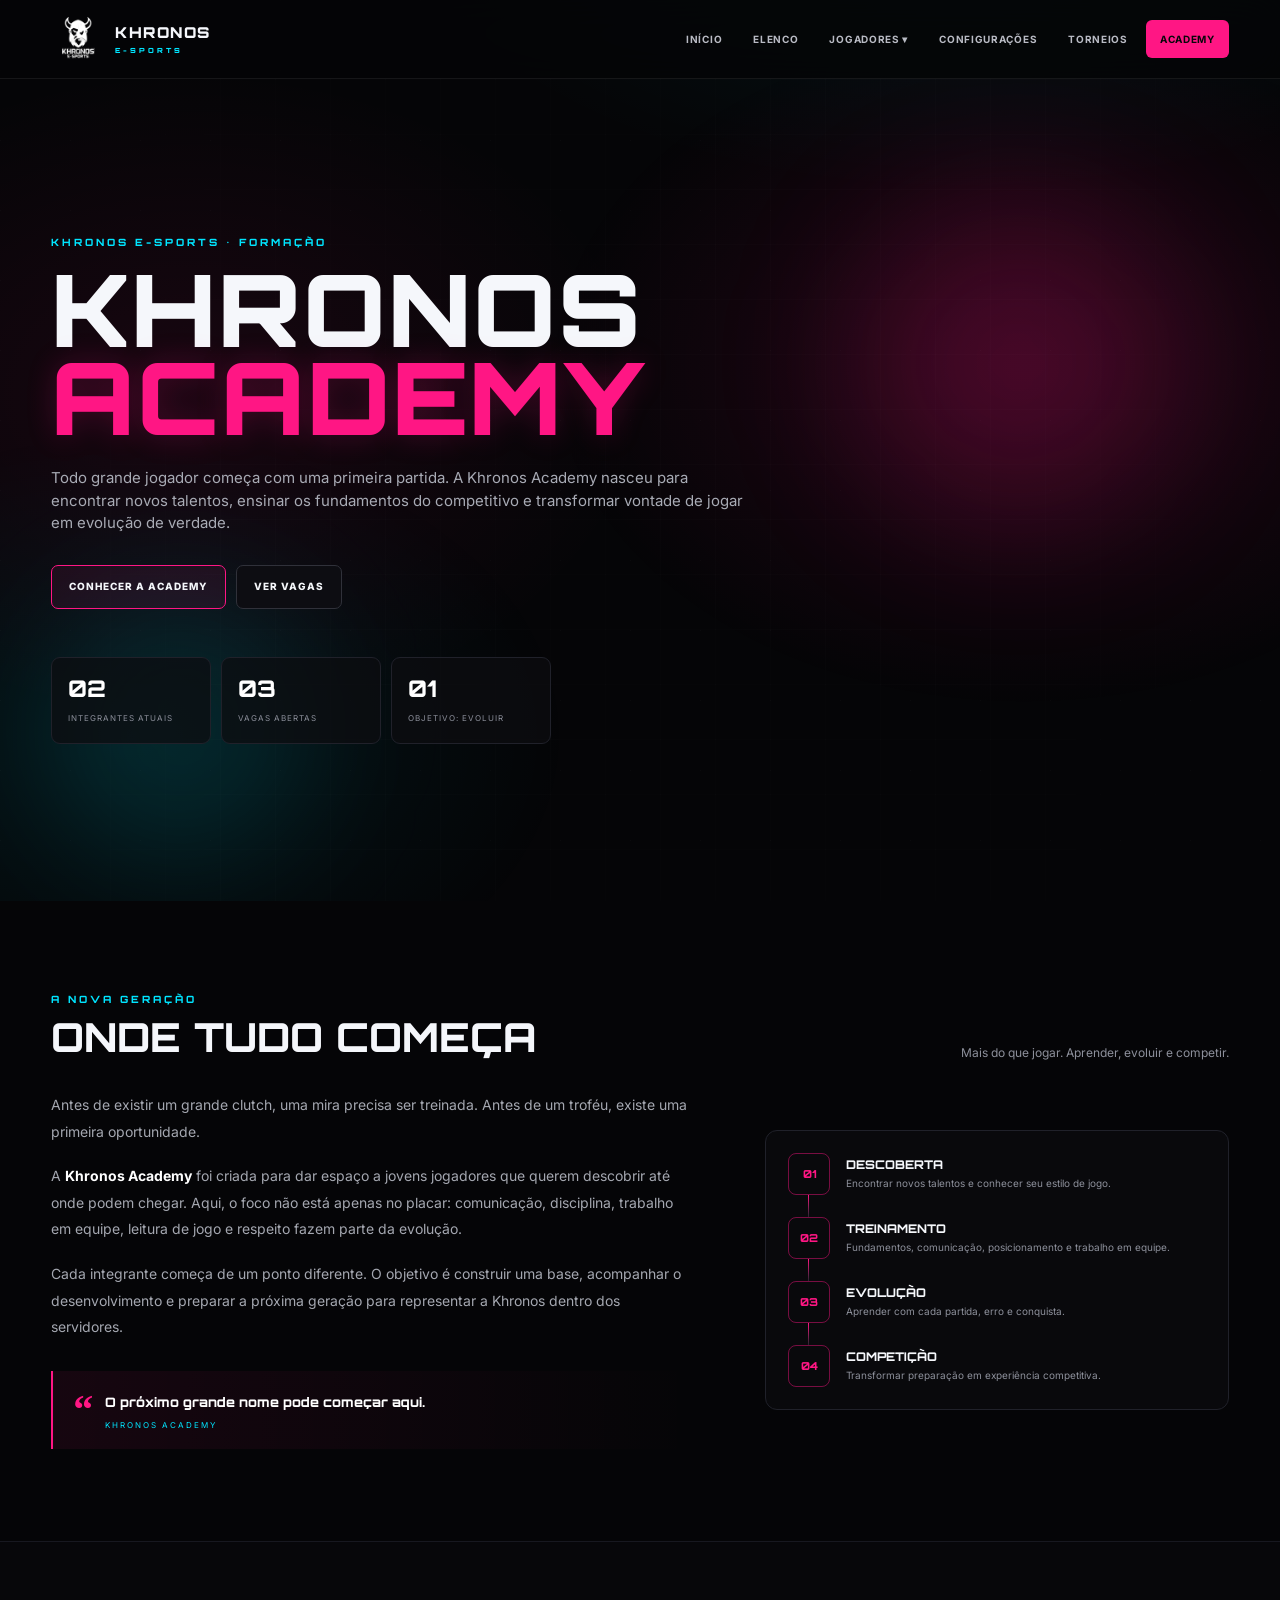
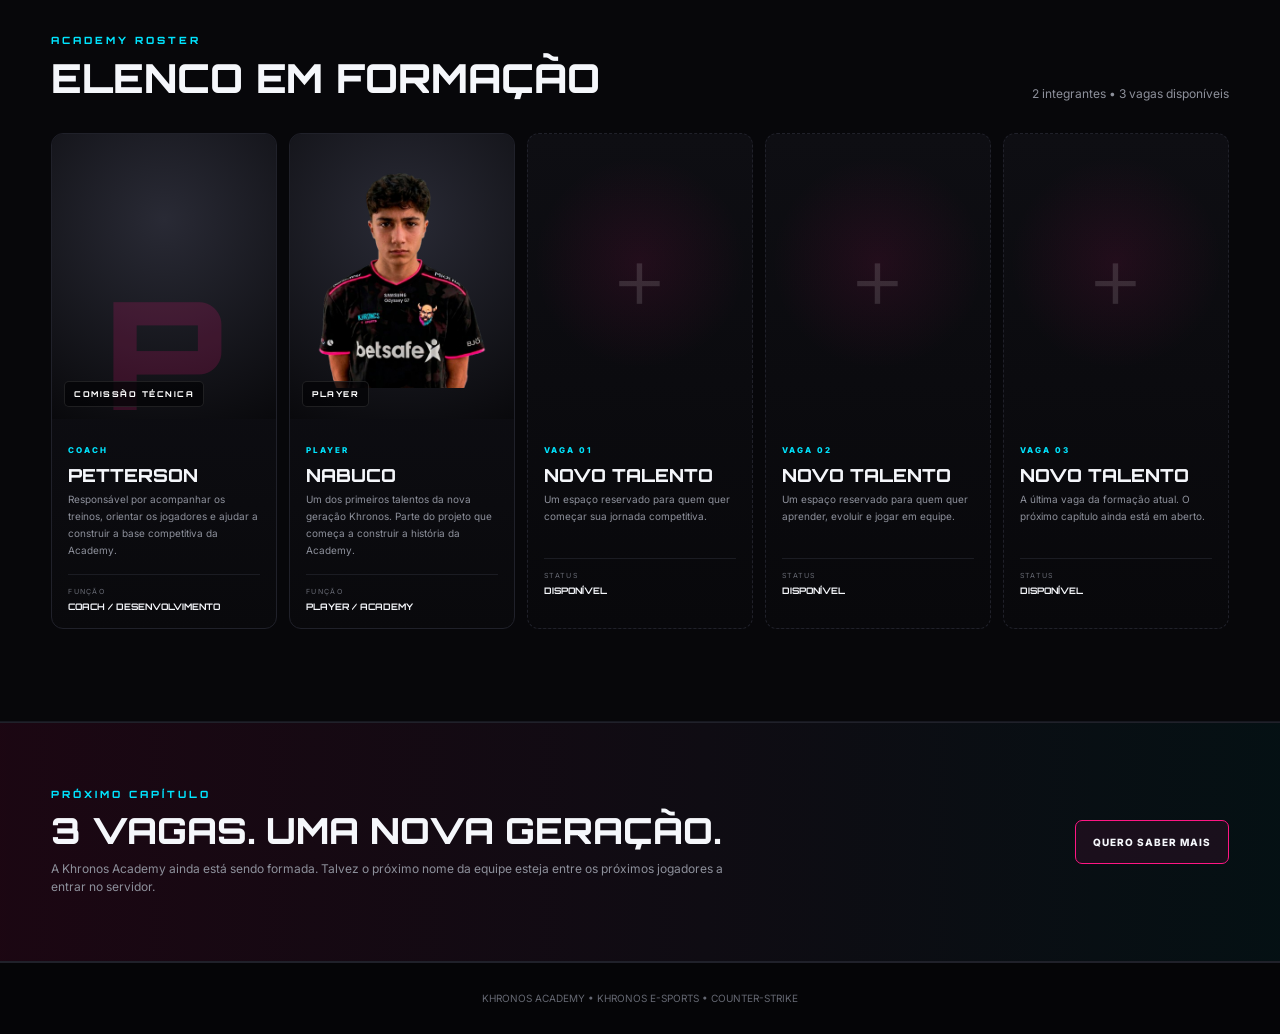
==== academy.html @ 3c4fd888 "Add files via upload" ====
<!doctype html>
<html lang="pt-BR">
<head>
<meta charset="utf-8">
<meta name="viewport" content="width=device-width,initial-scale=1">
<meta name="theme-color" content="#050507">
<title>Khronos E-Sports | Academy</title>
<link rel="stylesheet" href="./style.css">
</head>
<body>
<header class="nav"><div class="container nav-inner">
<a class="brand" href="./index.html"><img src="./assets/khronos-logo.png" alt="Khronos"><span class="brand-name">KHRONOS<span class="brand-sub">E-SPORTS</span></span></a>
<nav class="menu">
<a href="./index.html">INÍCIO</a>
<a href="./index.html#elenco">ELENCO</a>
<div class="drop"><button>JOGADORES ▾</button><div class="dropdown">
<a href="./configs/galano.html">Galano</a><a href="./configs/brx.html">BRX</a><a href="./configs/bruxao.html">Bruxao</a><a href="./configs/mahoraga.html">Mahoraga</a><a href="./configs/default.html">Default</a>
</div></div>
<a href="./configs.html">CONFIGURAÇÕES</a>
<a href="./index.html#historico">TORNEIOS</a>
<a class="academy-link active" href="./academy.html">ACADEMY</a>
</nav></div></header>

<main>
<section class="academy-hero">
<div class="academy-glow academy-glow-pink"></div><div class="academy-glow academy-glow-cyan"></div>
<div class="academy-grid"></div>
<div class="container academy-hero-content">
<div class="kicker">KHRONOS E-SPORTS • FORMAÇÃO</div>
<h1>KHRONOS<br><em>ACADEMY</em></h1>
<p class="academy-lead">Todo grande jogador começa com uma primeira partida. A Khronos Academy nasceu para encontrar novos talentos, ensinar os fundamentos do competitivo e transformar vontade de jogar em evolução de verdade.</p>
<div class="academy-actions"><a class="btn" href="#historia">CONHECER A ACADEMY</a><a class="btn alt" href="#vagas">VER VAGAS</a></div>
<div class="academy-mini-stats"><div><b>02</b><span>Integrantes atuais</span></div><div><b>03</b><span>Vagas abertas</span></div><div><b>01</b><span>Objetivo: evoluir</span></div></div>
</div>
</section>

<section id="historia" class="section academy-story"><div class="container">
<div class="heading"><div><div class="kicker">A NOVA GERAÇÃO</div><h2>ONDE TUDO COMEÇA</h2></div><p>Mais do que jogar. Aprender, evoluir e competir.</p></div>
<div class="story-grid">
<div class="story-copy">
<p>Antes de existir um grande clutch, uma mira precisa ser treinada. Antes de um troféu, existe uma primeira oportunidade.</p>
<p>A <strong>Khronos Academy</strong> foi criada para dar espaço a jovens jogadores que querem descobrir até onde podem chegar. Aqui, o foco não está apenas no placar: comunicação, disciplina, trabalho em equipe, leitura de jogo e respeito fazem parte da evolução.</p>
<p>Cada integrante começa de um ponto diferente. O objetivo é construir uma base, acompanhar o desenvolvimento e preparar a próxima geração para representar a Khronos dentro dos servidores.</p>
<div class="story-quote"><span>“</span><div><strong>O próximo grande nome pode começar aqui.</strong><small>KHRONOS ACADEMY</small></div></div>
</div>
<div class="journey">
<div class="journey-step"><b>01</b><div><strong>DESCOBERTA</strong><span>Encontrar novos talentos e conhecer seu estilo de jogo.</span></div></div>
<div class="journey-line"></div>
<div class="journey-step"><b>02</b><div><strong>TREINAMENTO</strong><span>Fundamentos, comunicação, posicionamento e trabalho em equipe.</span></div></div>
<div class="journey-line"></div>
<div class="journey-step"><b>03</b><div><strong>EVOLUÇÃO</strong><span>Aprender com cada partida, erro e conquista.</span></div></div>
<div class="journey-line"></div>
<div class="journey-step"><b>04</b><div><strong>COMPETIÇÃO</strong><span>Transformar preparação em experiência competitiva.</span></div></div>
</div>
</div></div></section>

<section class="section alt academy-roster"><div class="container">
<div class="heading"><div><div class="kicker">ACADEMY ROSTER</div><h2>ELENCO EM FORMAÇÃO</h2></div><p>2 integrantes • 3 vagas disponíveis</p></div>
<div class="academy-cards">
<article class="academy-card coach-card"><div class="academy-photo coach-photo"><div class="initials">P</div><span class="photo-label">COMISSÃO TÉCNICA</span></div><div class="academy-card-body"><span class="tag">COACH</span><h3>PETTERSON</h3><p>Responsável por acompanhar os treinos, orientar os jogadores e ajudar a construir a base competitiva da Academy.</p><div class="role-line"><span>FUNÇÃO</span><b>COACH / DESENVOLVIMENTO</b></div></div></article>

<article class="academy-card player-card"><div class="academy-photo"><img src="./assets/nabuco.png" alt="Nabuco"><span class="photo-label">PLAYER</span></div><div class="academy-card-body"><span class="tag">PLAYER</span><h3>NABUCO</h3><p>Um dos primeiros talentos da nova geração Khronos. Parte do projeto que começa a construir a história da Academy.</p><div class="role-line"><span>FUNÇÃO</span><b>PLAYER / ACADEMY</b></div></div></article>

<article class="academy-card vacancy"><div class="vacancy-mark">+</div><div class="academy-card-body"><span class="tag">VAGA 01</span><h3>NOVO TALENTO</h3><p>Um espaço reservado para quem quer começar sua jornada competitiva.</p><div class="role-line"><span>STATUS</span><b>DISPONÍVEL</b></div></div></article>
<article class="academy-card vacancy"><div class="vacancy-mark">+</div><div class="academy-card-body"><span class="tag">VAGA 02</span><h3>NOVO TALENTO</h3><p>Um espaço reservado para quem quer aprender, evoluir e jogar em equipe.</p><div class="role-line"><span>STATUS</span><b>DISPONÍVEL</b></div></div></article>
<article class="academy-card vacancy"><div class="vacancy-mark">+</div><div class="academy-card-body"><span class="tag">VAGA 03</span><h3>NOVO TALENTO</h3><p>A última vaga da formação atual. O próximo capítulo ainda está em aberto.</p><div class="role-line"><span>STATUS</span><b>DISPONÍVEL</b></div></div></article>
</div>
</div></section>

<section id="vagas" class="academy-cta"><div class="container academy-cta-inner"><div><div class="kicker">PRÓXIMO CAPÍTULO</div><h2>3 VAGAS. UMA NOVA GERAÇÃO.</h2><p>A Khronos Academy ainda está sendo formada. Talvez o próximo nome da equipe esteja entre os próximos jogadores a entrar no servidor.</p></div><a class="btn" href="mailto:khronosesports@gmail.com?subject=Khronos%20Academy">QUERO SABER MAIS</a></div></section>
</main>
<footer>KHRONOS ACADEMY • KHRONOS E-SPORTS • COUNTER-STRIKE</footer>
</body></html>
---- style.css ----
@import url('https://fonts.googleapis.com/css2?family=Inter:wght@400;500;600;700;800&family=Orbitron:wght@500;600;700;800;900&display=swap');
:root{--bg:#050507;--panel:#0b0b10;--line:#20212a;--text:#f5f7fb;--muted:#8d909b;--pink:#ff1684;--cyan:#00e5ff;--green:#35e58b;--red:#ff5577}*{box-sizing:border-box;margin:0;padding:0}html{scroll-behavior:smooth}body{background:radial-gradient(900px 500px at 75% -5%,rgba(0,229,255,.08),transparent 65%),radial-gradient(700px 500px at 15% 15%,rgba(255,22,132,.08),transparent 65%),var(--bg);color:var(--text);font-family:Inter,Arial,sans-serif;line-height:1.5}body:before{content:"";position:fixed;inset:0;pointer-events:none;opacity:.025;background-image:linear-gradient(135deg,#fff 1px,transparent 1px);background-size:70px 70px}a{text-decoration:none;color:inherit}.container{width:min(1180px,92%);margin:auto}.nav{position:sticky;top:0;z-index:100;background:rgba(5,5,7,.82);backdrop-filter:blur(18px);border-bottom:1px solid rgba(255,255,255,.07)}.nav-inner{min-height:78px;display:flex;align-items:center;justify-content:space-between;gap:30px}.brand{display:flex;align-items:center;gap:10px;font-family:Orbitron,sans-serif;font-weight:900;letter-spacing:1.5px}.brand img{width:54px;height:54px;object-fit:contain}.brand-name{font-size:15px}.brand-sub{display:block;font-size:7px;letter-spacing:3px;color:var(--cyan);margin-top:2px}.menu{display:flex;align-items:center;gap:5px}.menu>a,.drop>button{font:700 10px Inter;border:0;background:none;color:#b9bbc4;padding:12px 13px;cursor:pointer;letter-spacing:.7px}.menu>a:hover,.drop>button:hover{color:#fff}.drop{position:relative}.drop:hover .dropdown{opacity:1;pointer-events:auto;transform:translateY(0)}.dropdown{position:absolute;right:0;top:46px;width:210px;padding:8px;background:#0c0c11;border:1px solid var(--line);box-shadow:0 20px 50px #000;opacity:0;pointer-events:none;transform:translateY(-5px);transition:.2s}.dropdown a{display:block;padding:11px 12px;border-radius:7px;font-size:11px;color:#aeb1bb}.dropdown a:hover{background:#17171e;color:#fff}.hero{position:relative;min-height:calc(100vh - 78px);display:flex;align-items:center;overflow:hidden}.hero-grid{position:absolute;inset:0;background:linear-gradient(90deg,rgba(5,5,7,.98) 0%,rgba(5,5,7,.82) 42%,rgba(5,5,7,.35) 100%)}.hero-lines{position:absolute;inset:-20%;background:repeating-linear-gradient(135deg,transparent 0 130px,rgba(255,255,255,.025) 131px 133px);transform:rotate(-5deg)}.hero-content{position:relative;z-index:2;padding:100px 0 120px}.kicker{font:800 10px Orbitron;letter-spacing:3px;color:var(--cyan);text-transform:uppercase;margin-bottom:17px}h1{font:900 clamp(52px,8vw,102px)/.88 Orbitron;letter-spacing:2px}h1 em{font-style:normal;color:var(--pink);text-shadow:0 0 30px rgba(255,22,132,.22)}.hero-copy{max-width:620px;color:#a8abb5;font-size:15px;margin:26px 0 30px}.actions{display:flex;gap:10px;flex-wrap:wrap}.btn{display:inline-flex;align-items:center;justify-content:center;min-height:44px;padding:0 17px;border-radius:7px;font-size:10px;font-weight:800;letter-spacing:1px;border:1px solid var(--pink);background:rgba(255,22,132,.08);transition:.2s}.btn:hover{background:var(--pink);color:#09090b;transform:translateY(-2px)}.btn.alt{border-color:#30313a;background:#0d0d12}.stats{display:grid;grid-template-columns:repeat(4,1fr);gap:10px;margin-top:50px;max-width:760px}.stat{padding:16px 18px;background:rgba(12,12,17,.72);border:1px solid var(--line);border-radius:9px}.stat b{display:block;font:800 22px Orbitron}.stat span{font-size:9px;color:var(--muted);text-transform:uppercase;letter-spacing:1px}.section{padding:92px 0}.section.alt{background:#07070a;border-block:1px solid #171820}.heading{display:flex;align-items:end;justify-content:space-between;gap:20px;margin-bottom:30px}.heading .kicker{margin-bottom:7px}.heading h2{font:800 clamp(28px,4vw,40px) Orbitron}.heading p{color:var(--muted);font-size:12px}.players{display:grid;grid-template-columns:repeat(5,1fr);gap:12px}.player{position:relative;background:linear-gradient(180deg,#111118,#09090c);border:1px solid var(--line);border-radius:12px;overflow:hidden;transition:.25s}.player:hover{transform:translateY(-7px);border-color:rgba(255,22,132,.65);box-shadow:0 25px 55px rgba(0,0,0,.45)}.player .photo{height:300px;background:radial-gradient(circle at 50% 30%,#252631,#09090c);display:flex;align-items:end;justify-content:center}.player .photo img{width:100%;height:100%;object-fit:contain}.player .info{padding:16px}.tag{font-size:8px;font-weight:800;letter-spacing:2px;color:var(--cyan)}.player h3{font:800 18px Orbitron;margin:5px 0}.player p{font-size:11px;color:var(--muted)}.coach{margin-top:14px;padding:18px 20px;border:1px solid var(--line);border-radius:10px;background:#0a0a0e;display:flex;justify-content:space-between;align-items:center}.coach b{font:800 16px Orbitron}.coach span{display:block;color:var(--muted);font-size:11px;margin-top:3px}.badge{font-size:8px;font-weight:800;color:var(--pink);border:1px solid rgba(255,22,132,.5);padding:8px 10px;border-radius:6px}.table-wrap{overflow:auto;border:1px solid var(--line);border-radius:10px;background:#09090c}.table{width:100%;border-collapse:collapse;min-width:700px}.table th,.table td{padding:17px 18px;border-bottom:1px solid #1a1b22;text-align:left;font-size:12px}.table th{font:800 9px Orbitron;color:#727680;letter-spacing:1px}.table td:first-child{color:var(--cyan);font-weight:800}.top{color:var(--pink);font-weight:800}.matches{display:grid;gap:9px}.match{display:grid;grid-template-columns:125px 1.2fr 1fr 90px 60px;gap:16px;align-items:center;padding:17px 18px;background:#0a0a0e;border:1px solid var(--line);border-radius:9px}.match div{font-size:11px}.date{color:#727680}.result{font-weight:800}.result.w{color:var(--green)}.result.l{color:var(--red)}.rating{font:800 12px Orbitron;color:var(--cyan);text-align:right}.cta-band{padding:55px 0;background:linear-gradient(90deg,rgba(255,22,132,.08),rgba(0,229,255,.05));border-block:1px solid var(--line)}.cta-band-inner{display:flex;align-items:center;justify-content:space-between;gap:25px}.cta-band h2{font:800 25px Orbitron}.cta-band p{color:var(--muted);font-size:12px;margin-top:5px}footer{padding:28px 0;border-top:1px solid var(--line);color:#656872;font-size:10px;text-align:center}.config-head{padding:70px 0 35px}.config-head h1{font-size:clamp(40px,6vw,70px)}.config-head p{max-width:650px;color:var(--muted);margin-top:16px}.config-grid{display:grid;grid-template-columns:repeat(2,1fr);gap:14px;padding-bottom:85px}.config-card{background:#0a0a0e;border:1px solid var(--line);border-radius:11px;padding:22px}.config-card h2{font:800 19px Orbitron;margin-bottom:18px}.config-card h2 span{color:var(--pink)}.specs{display:grid;grid-template-columns:1fr 1fr;gap:9px}.spec{background:#111117;border:1px solid #1e1f27;padding:14px;border-radius:7px}.spec label{display:block;color:#6f727d;font-size:8px;text-transform:uppercase;letter-spacing:1px}.spec b{display:block;font:700 14px Orbitron;margin-top:5px}.empty{min-height:145px;border:1px dashed #30313a;border-radius:8px;display:grid;place-items:center;text-align:center;color:#777b85;font-size:11px}.empty strong{display:block;color:#bfc1c8;margin-bottom:5px}.profile-photo{height:330px;background:radial-gradient(circle at 50% 30%,#252631,#09090c);border-radius:8px;display:flex;align-items:end;justify-content:center;overflow:hidden}.profile-photo img{width:100%;height:100%;object-fit:contain}@media(max-width:950px){.players{grid-template-columns:repeat(2,1fr)}.stats{grid-template-columns:repeat(2,1fr)}.nav-inner{flex-wrap:wrap;padding:12px 0}.menu{width:100%;overflow:auto}.match{grid-template-columns:1fr 1fr}.rating{text-align:left}}@media(max-width:580px){.players,.config-grid{grid-template-columns:1fr}.stats{grid-template-columns:1fr 1fr}.heading{align-items:start;flex-direction:column}.hero-content{padding:80px 0}.menu>a,.drop>button{padding:9px 8px}.brand img{width:43px;height:43px}}

/* KHRONOS ACADEMY */
.academy-link{color:#fff!important;border:1px solid rgba(255,22,132,.38)!important;border-radius:6px;background:rgba(255,22,132,.06)!important}.academy-link:hover,.academy-link.active{background:var(--pink)!important;color:#07070a!important}
.academy-hero{position:relative;min-height:calc(100vh - 78px);display:flex;align-items:center;overflow:hidden;background:radial-gradient(700px 500px at 80% 35%,rgba(255,22,132,.13),transparent 68%),radial-gradient(650px 450px at 10% 80%,rgba(0,229,255,.08),transparent 68%)}.academy-grid{position:absolute;inset:0;opacity:.32;background-image:linear-gradient(rgba(255,255,255,.035) 1px,transparent 1px),linear-gradient(90deg,rgba(255,255,255,.035) 1px,transparent 1px);background-size:55px 55px;mask-image:linear-gradient(to right,transparent,#000 22%,#000 78%,transparent)}.academy-glow{position:absolute;border-radius:50%;filter:blur(70px);pointer-events:none}.academy-glow-pink{width:320px;height:320px;background:rgba(255,22,132,.16);right:8%;top:15%}.academy-glow-cyan{width:260px;height:260px;background:rgba(0,229,255,.1);left:4%;bottom:5%}.academy-hero-content{position:relative;z-index:2;padding:100px 0}.academy-hero h1{font-size:clamp(52px,8vw,100px)}.academy-lead{max-width:700px;color:#a8abb5;font-size:15px;margin:26px 0 30px}.academy-actions{display:flex;gap:10px;flex-wrap:wrap}.academy-mini-stats{display:grid;grid-template-columns:repeat(3,160px);gap:10px;margin-top:48px}.academy-mini-stats>div{padding:16px;background:rgba(12,12,17,.75);border:1px solid var(--line);border-radius:9px}.academy-mini-stats b{display:block;font:800 23px Orbitron;color:#fff}.academy-mini-stats span{font-size:8px;color:var(--muted);text-transform:uppercase;letter-spacing:1px}.story-grid{display:grid;grid-template-columns:1.25fr .9fr;gap:70px;align-items:center}.story-copy p{color:#a4a7b0;font-size:14px;line-height:1.9;margin-bottom:18px}.story-copy strong{color:#fff}.story-quote{display:flex;gap:12px;align-items:center;margin-top:30px;padding:18px 20px;border-left:2px solid var(--pink);background:linear-gradient(90deg,rgba(255,22,132,.07),transparent);border-radius:0 8px 8px 0}.story-quote>span{font:800 40px Georgia;color:var(--pink);line-height:1}.story-quote strong{font:800 13px Orbitron}.story-quote small{display:block;color:var(--cyan);font-size:8px;letter-spacing:2px;margin-top:6px}.journey{background:#09090c;border:1px solid var(--line);border-radius:12px;padding:22px}.journey-step{display:flex;align-items:center;gap:16px}.journey-step>b{width:42px;height:42px;display:grid;place-items:center;border:1px solid rgba(255,22,132,.45);border-radius:8px;color:var(--pink);font:800 11px Orbitron;flex:none}.journey-step strong{display:block;font:800 12px Orbitron}.journey-step span{display:block;color:var(--muted);font-size:10px;margin-top:4px;line-height:1.5}.journey-line{height:22px;width:1px;background:linear-gradient(var(--pink),#252630);margin-left:20px}.academy-cards{display:grid;grid-template-columns:repeat(5,1fr);gap:12px}.academy-card{background:linear-gradient(180deg,#111118,#09090c);border:1px solid var(--line);border-radius:12px;overflow:hidden;transition:.25s}.academy-card:hover{transform:translateY(-6px);border-color:rgba(255,22,132,.55);box-shadow:0 25px 55px rgba(0,0,0,.4)}.academy-photo{height:285px;background:radial-gradient(circle at 50% 30%,#292a35,#09090c);position:relative;display:flex;align-items:end;justify-content:center;overflow:hidden}.academy-photo img{width:100%;height:100%;object-fit:contain}.photo-label{position:absolute;left:12px;bottom:12px;font:800 8px Orbitron;letter-spacing:1.5px;color:#fff;background:rgba(5,5,7,.78);border:1px solid rgba(255,255,255,.1);padding:7px 9px;border-radius:5px}.coach-photo .initials{font:900 150px Orbitron;color:rgba(255,22,132,.17);line-height:1;transform:translateY(8px)}.academy-card-body{padding:16px}.academy-card h3{font:800 18px Orbitron;margin:5px 0}.academy-card-body>p{font-size:10px;color:var(--muted);line-height:1.7;min-height:52px}.role-line{margin-top:15px;padding-top:12px;border-top:1px solid #1b1c23}.role-line span{display:block;color:#686b75;font-size:7px;letter-spacing:1.3px}.role-line b{display:block;font:700 9px Orbitron;margin-top:4px}.vacancy{border-style:dashed;background:linear-gradient(180deg,#0e0e13,#08080b)}.vacancy:hover{border-style:solid}.vacancy-mark{height:285px;display:grid;place-items:center;font:300 90px Inter;color:rgba(255,255,255,.13);background:radial-gradient(circle at 50% 45%,rgba(255,22,132,.09),transparent 55%)}.vacancy .academy-card-body>p{min-height:52px}.academy-cta{padding:65px 0;background:linear-gradient(90deg,rgba(255,22,132,.09),rgba(0,229,255,.05));border-block:1px solid var(--line)}.academy-cta-inner{display:flex;align-items:center;justify-content:space-between;gap:30px}.academy-cta h2{font:800 clamp(24px,4vw,36px) Orbitron}.academy-cta p{max-width:680px;color:var(--muted);font-size:12px;margin-top:7px}.academy-cta .kicker{margin-bottom:8px}
@media(max-width:1050px){.academy-cards{grid-template-columns:repeat(3,1fr)}.story-grid{gap:35px}}@media(max-width:800px){.story-grid{grid-template-columns:1fr}.academy-mini-stats{grid-template-columns:repeat(3,1fr);width:100%}.academy-cta-inner{align-items:flex-start;flex-direction:column}}@media(max-width:580px){.academy-cards{grid-template-columns:1fr}.academy-mini-stats{grid-template-columns:1fr 1fr}.academy-mini-stats>div:last-child{grid-column:1/-1}.academy-hero-content{padding:75px 0}.academy-photo,.vacancy-mark{height:330px}}
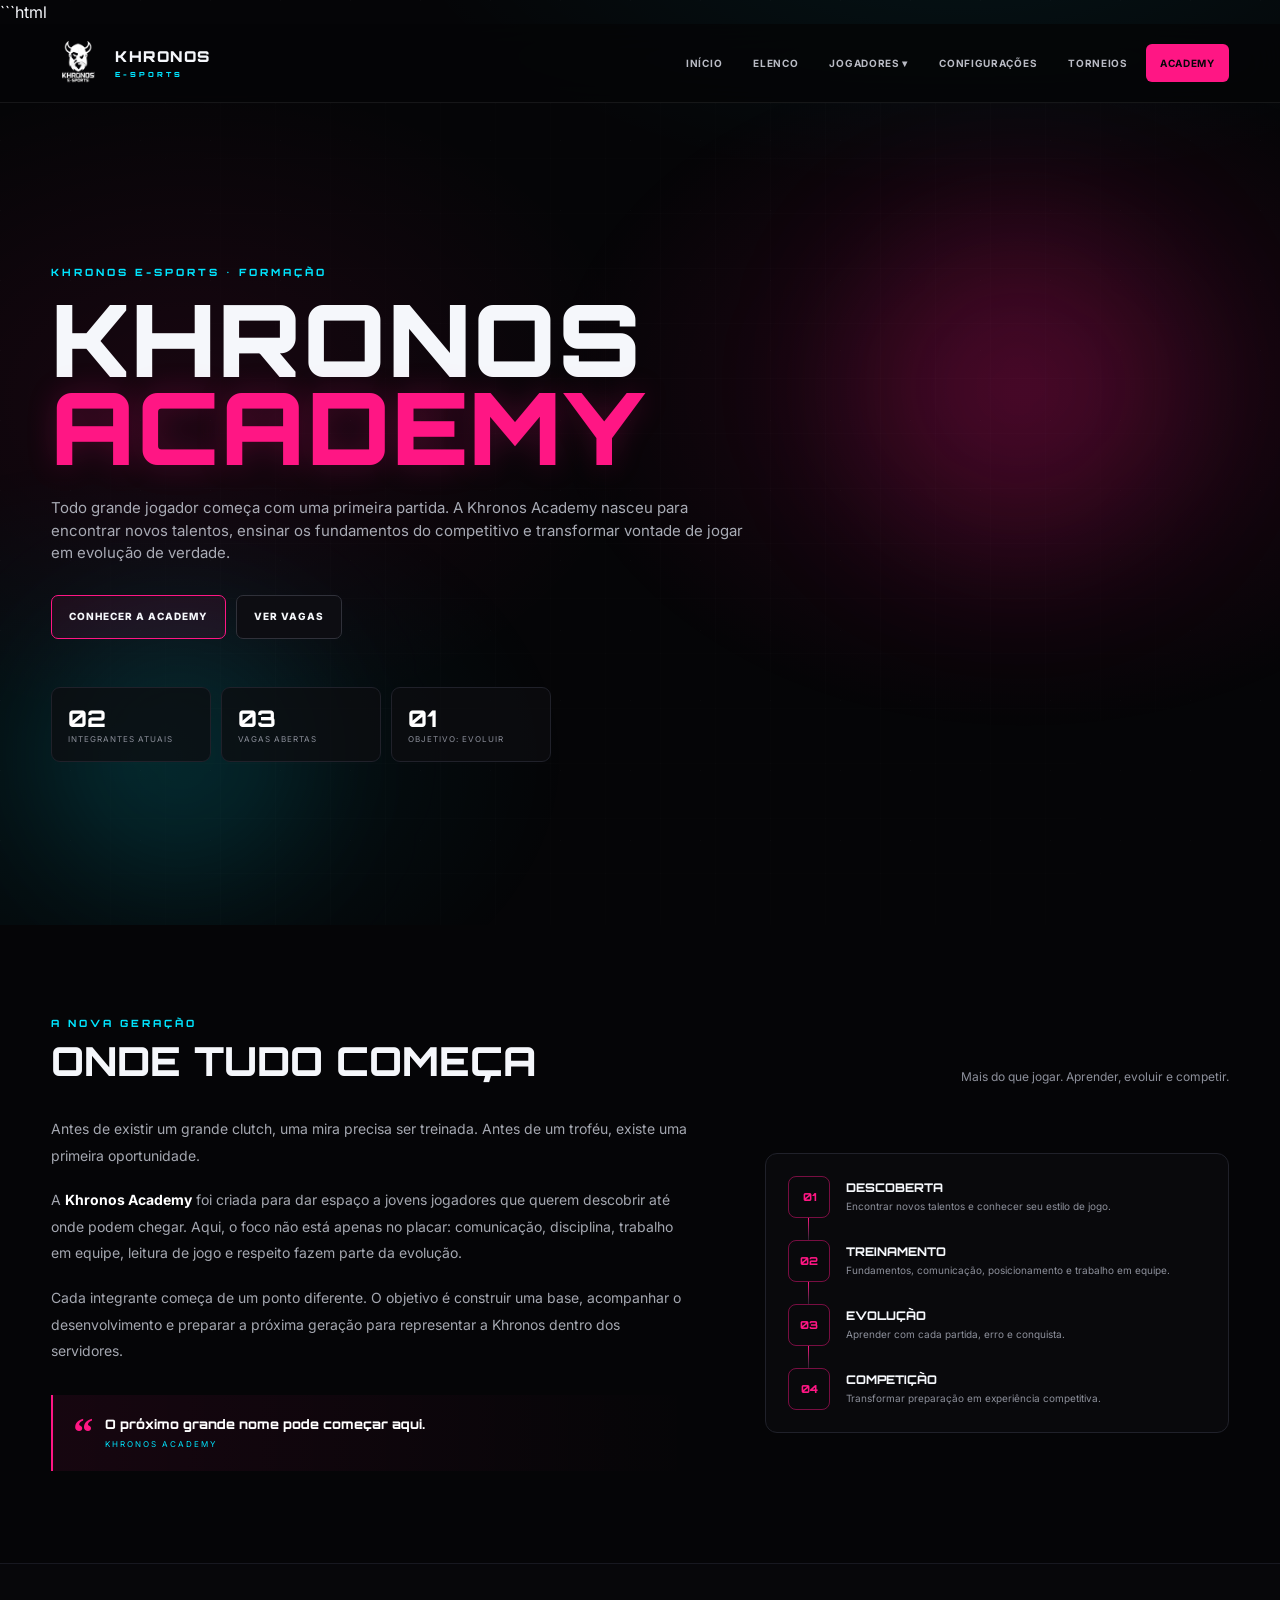
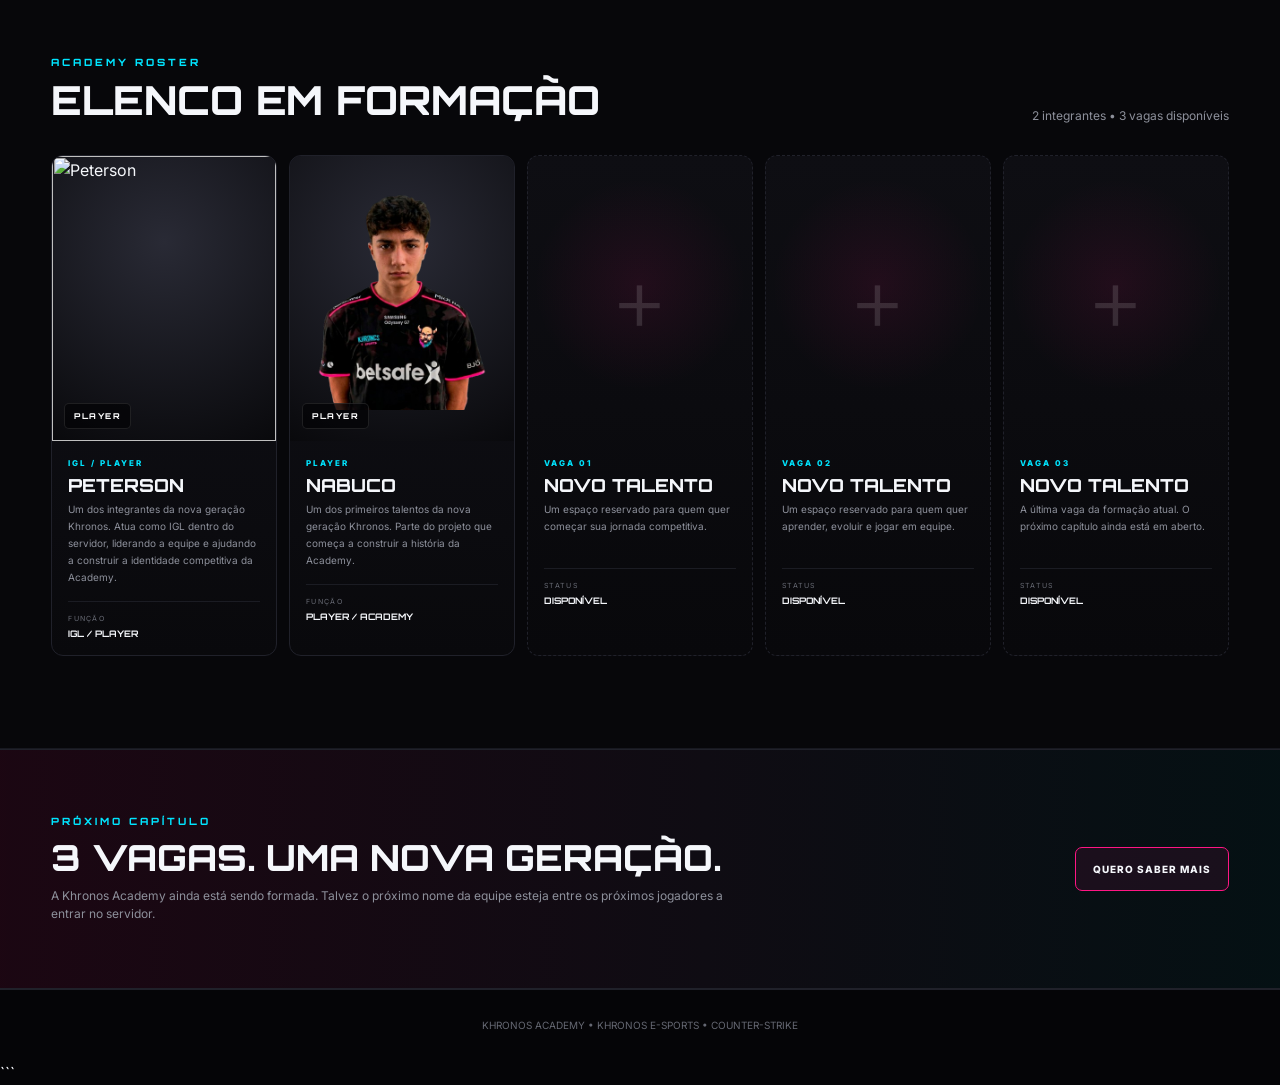
==== commit cee15365: "Update academy.html" ====
--- a/academy.html
+++ b/academy.html
@@ -1,3 +1,4 @@
+```html
 <!doctype html>
 <html lang="pt-BR">
 <head>
@@ -57,17 +58,40 @@
 <section class="section alt academy-roster"><div class="container">
 <div class="heading"><div><div class="kicker">ACADEMY ROSTER</div><h2>ELENCO EM FORMAÇÃO</h2></div><p>2 integrantes • 3 vagas disponíveis</p></div>
 <div class="academy-cards">
-<article class="academy-card coach-card"><div class="academy-photo coach-photo"><div class="initials">P</div><span class="photo-label">COMISSÃO TÉCNICA</span></div><div class="academy-card-body"><span class="tag">COACH</span><h3>PETTERSON</h3><p>Responsável por acompanhar os treinos, orientar os jogadores e ajudar a construir a base competitiva da Academy.</p><div class="role-line"><span>FUNÇÃO</span><b>COACH / DESENVOLVIMENTO</b></div></div></article>
 
-<article class="academy-card player-card"><div class="academy-photo"><img src="./assets/nabuco.png" alt="Nabuco"><span class="photo-label">PLAYER</span></div><div class="academy-card-body"><span class="tag">PLAYER</span><h3>NABUCO</h3><p>Um dos primeiros talentos da nova geração Khronos. Parte do projeto que começa a construir a história da Academy.</p><div class="role-line"><span>FUNÇÃO</span><b>PLAYER / ACADEMY</b></div></div></article>
+<article class="academy-card player-card">
+<div class="academy-photo">
+<img src="./assets/peterson.png" alt="Peterson">
+<span class="photo-label">PLAYER</span>
+</div>
+<div class="academy-card-body">
+<span class="tag">IGL / PLAYER</span>
+<h3>PETERSON</h3>
+<p>Um dos integrantes da nova geração Khronos. Atua como IGL dentro do servidor, liderando a equipe e ajudando a construir a identidade competitiva da Academy.</p>
+<div class="role-line">
+<span>FUNÇÃO</span>
+<b>IGL / PLAYER</b>
+</div>
+</div>
+</article>
+
+<article class="academy-card player-card">
+<div class="academy-photo"><img src="./assets/nabuco.png" alt="Nabuco"><span class="photo-label">PLAYER</span></div>
+<div class="academy-card-body"><span class="tag">PLAYER</span><h3>NABUCO</h3><p>Um dos primeiros talentos da nova geração Khronos. Parte do projeto que começa a construir a história da Academy.</p><div class="role-line"><span>FUNÇÃO</span><b>PLAYER / ACADEMY</b></div></div></article>
 
 <article class="academy-card vacancy"><div class="vacancy-mark">+</div><div class="academy-card-body"><span class="tag">VAGA 01</span><h3>NOVO TALENTO</h3><p>Um espaço reservado para quem quer começar sua jornada competitiva.</p><div class="role-line"><span>STATUS</span><b>DISPONÍVEL</b></div></div></article>
+
 <article class="academy-card vacancy"><div class="vacancy-mark">+</div><div class="academy-card-body"><span class="tag">VAGA 02</span><h3>NOVO TALENTO</h3><p>Um espaço reservado para quem quer aprender, evoluir e jogar em equipe.</p><div class="role-line"><span>STATUS</span><b>DISPONÍVEL</b></div></div></article>
+
 <article class="academy-card vacancy"><div class="vacancy-mark">+</div><div class="academy-card-body"><span class="tag">VAGA 03</span><h3>NOVO TALENTO</h3><p>A última vaga da formação atual. O próximo capítulo ainda está em aberto.</p><div class="role-line"><span>STATUS</span><b>DISPONÍVEL</b></div></div></article>
+
 </div>
 </div></section>
 
 <section id="vagas" class="academy-cta"><div class="container academy-cta-inner"><div><div class="kicker">PRÓXIMO CAPÍTULO</div><h2>3 VAGAS. UMA NOVA GERAÇÃO.</h2><p>A Khronos Academy ainda está sendo formada. Talvez o próximo nome da equipe esteja entre os próximos jogadores a entrar no servidor.</p></div><a class="btn" href="mailto:khronosesports@gmail.com?subject=Khronos%20Academy">QUERO SABER MAIS</a></div></section>
 </main>
+
 <footer>KHRONOS ACADEMY • KHRONOS E-SPORTS • COUNTER-STRIKE</footer>
-</body></html>+</body>
+</html>
+```
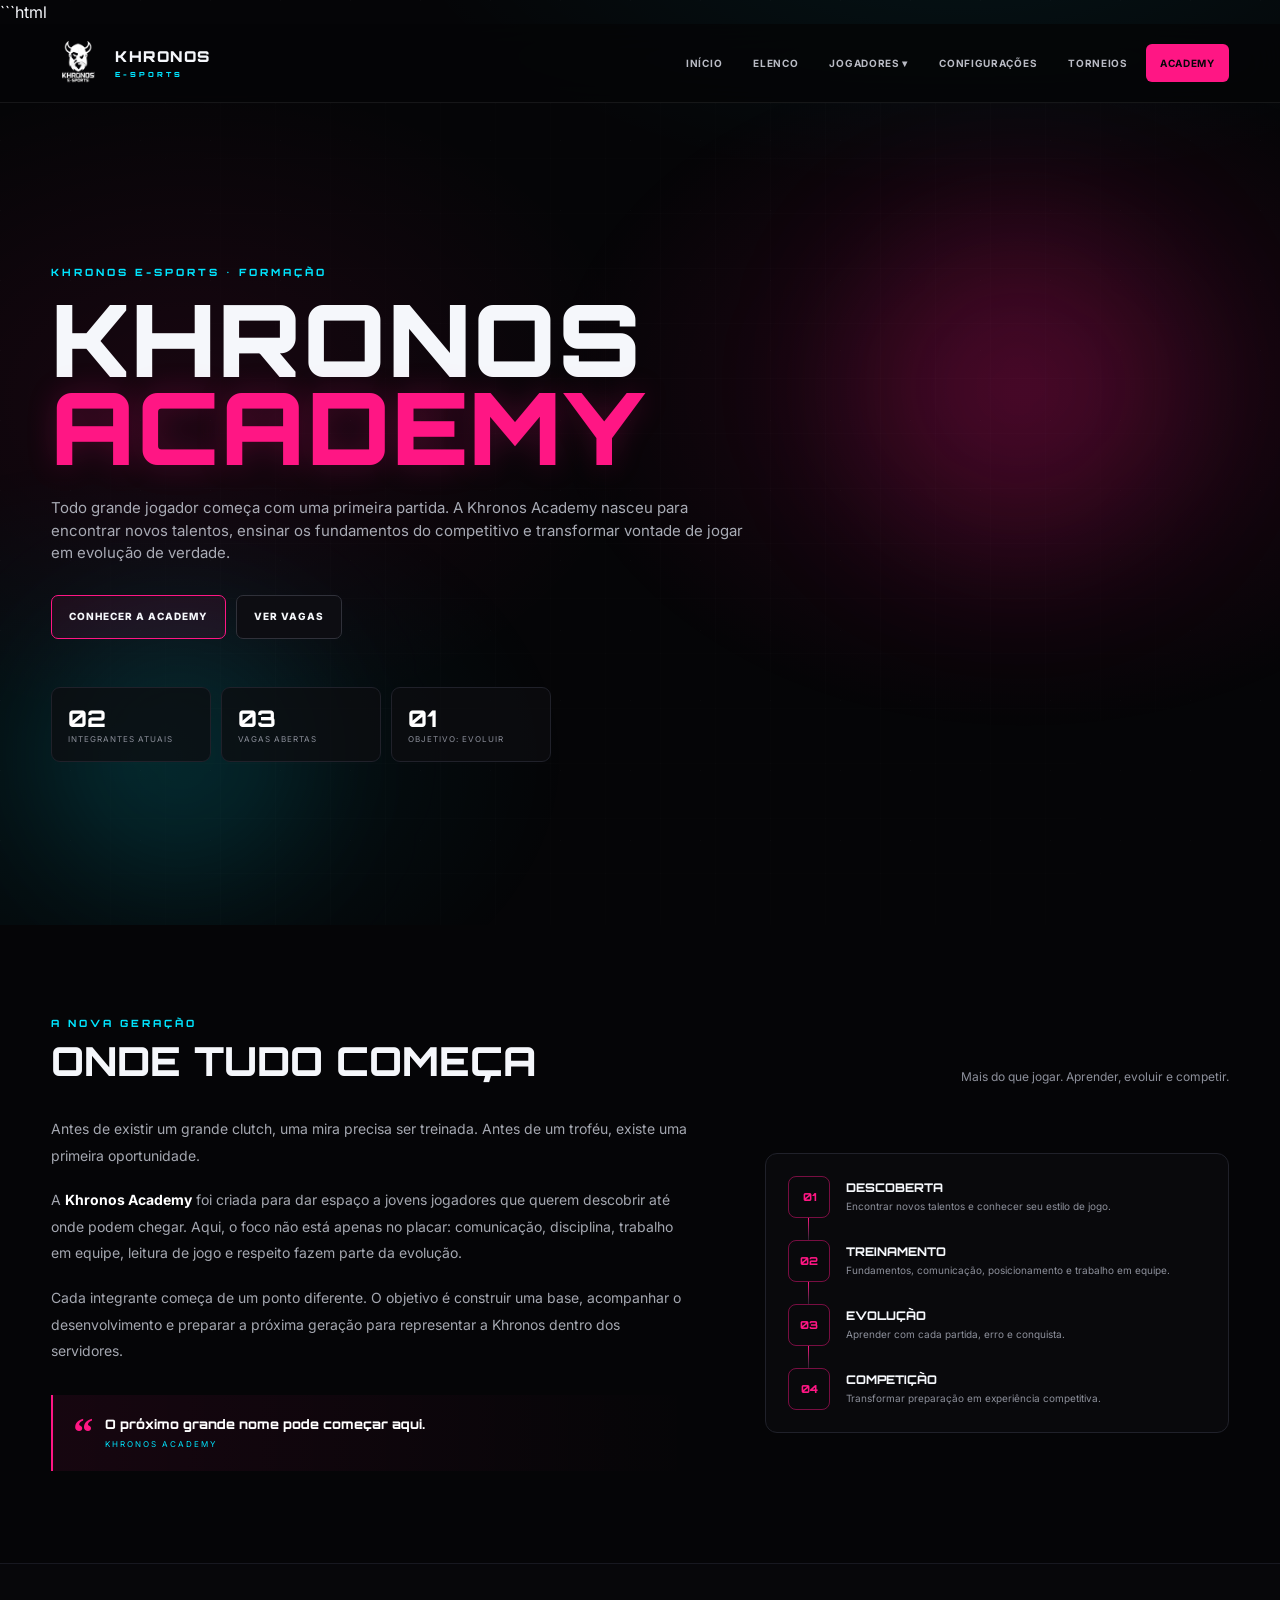
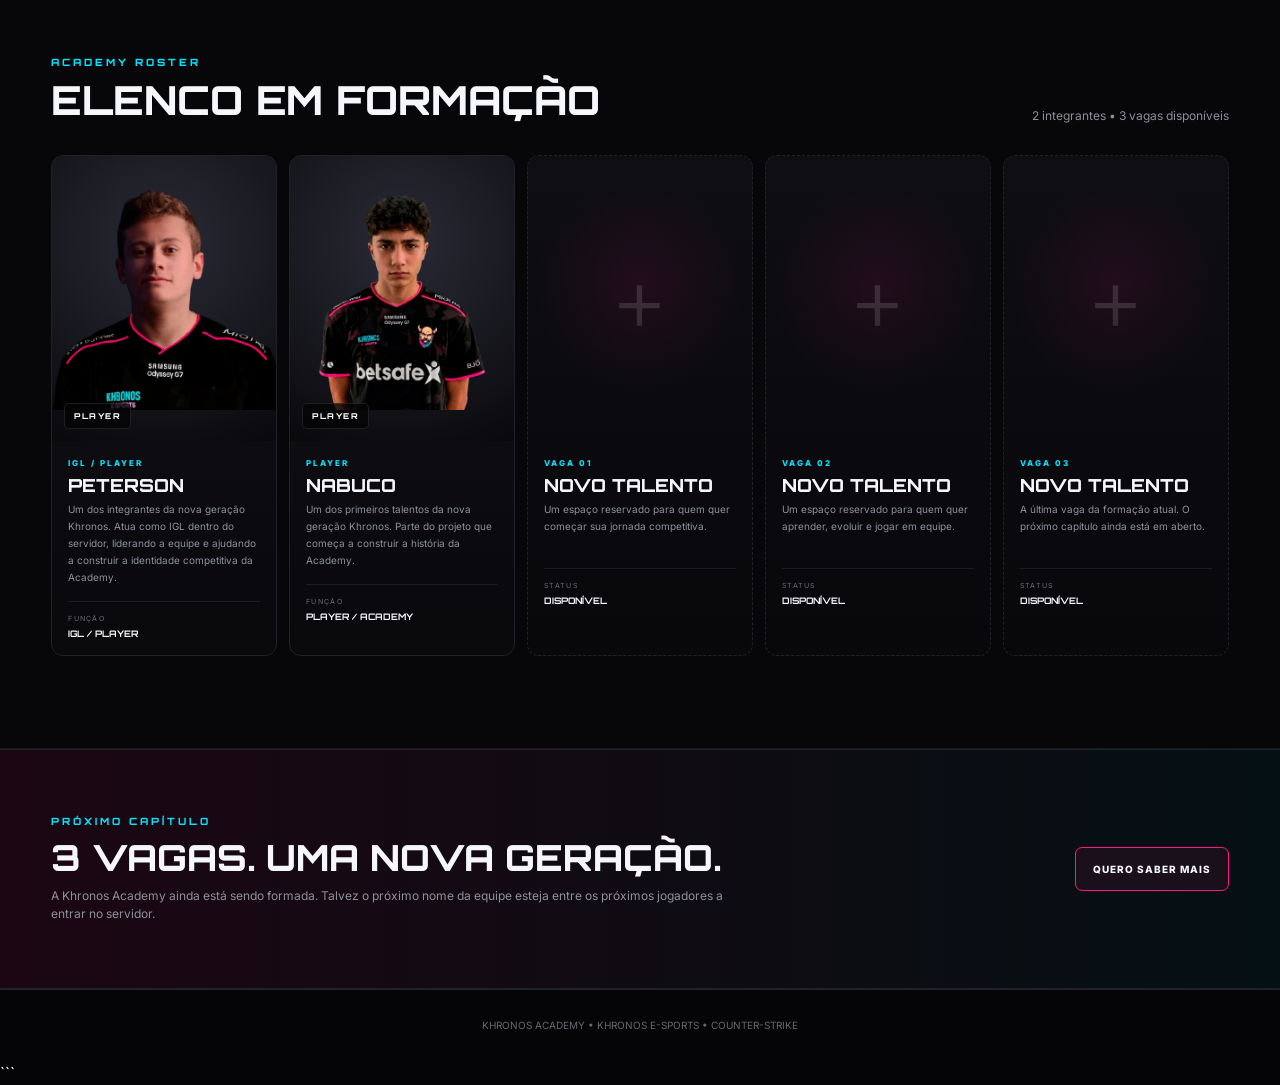
==== commit 36b2f1a7: "Update academy.html" ====
--- a/academy.html
+++ b/academy.html
@@ -88,7 +88,7 @@
 </div>
 </div></section>
 
-<section id="vagas" class="academy-cta"><div class="container academy-cta-inner"><div><div class="kicker">PRÓXIMO CAPÍTULO</div><h2>3 VAGAS. UMA NOVA GERAÇÃO.</h2><p>A Khronos Academy ainda está sendo formada. Talvez o próximo nome da equipe esteja entre os próximos jogadores a entrar no servidor.</p></div><a class="btn" href="mailto:khronosesports@gmail.com?subject=Khronos%20Academy">QUERO SABER MAIS</a></div></section>
+<section id="vagas" class="academy-cta"><div class="container academy-cta-inner"><div><div class="kicker">PRÓXIMO CAPÍTULO</div><h2>3 VAGAS. UMA NOVA GERAÇÃO.</h2><p>A Khronos Academy ainda está sendo formada. Talvez o próximo nome da equipe esteja entre os próximos jogadores a entrar no servidor.</p></div><a class="btn" href="https://discord.gg/jfx3CEWX7y" target="_blank" rel="noopener noreferrer">QUERO SABER MAIS</a></div></section>
 </main>
 
 <footer>KHRONOS ACADEMY • KHRONOS E-SPORTS • COUNTER-STRIKE</footer>
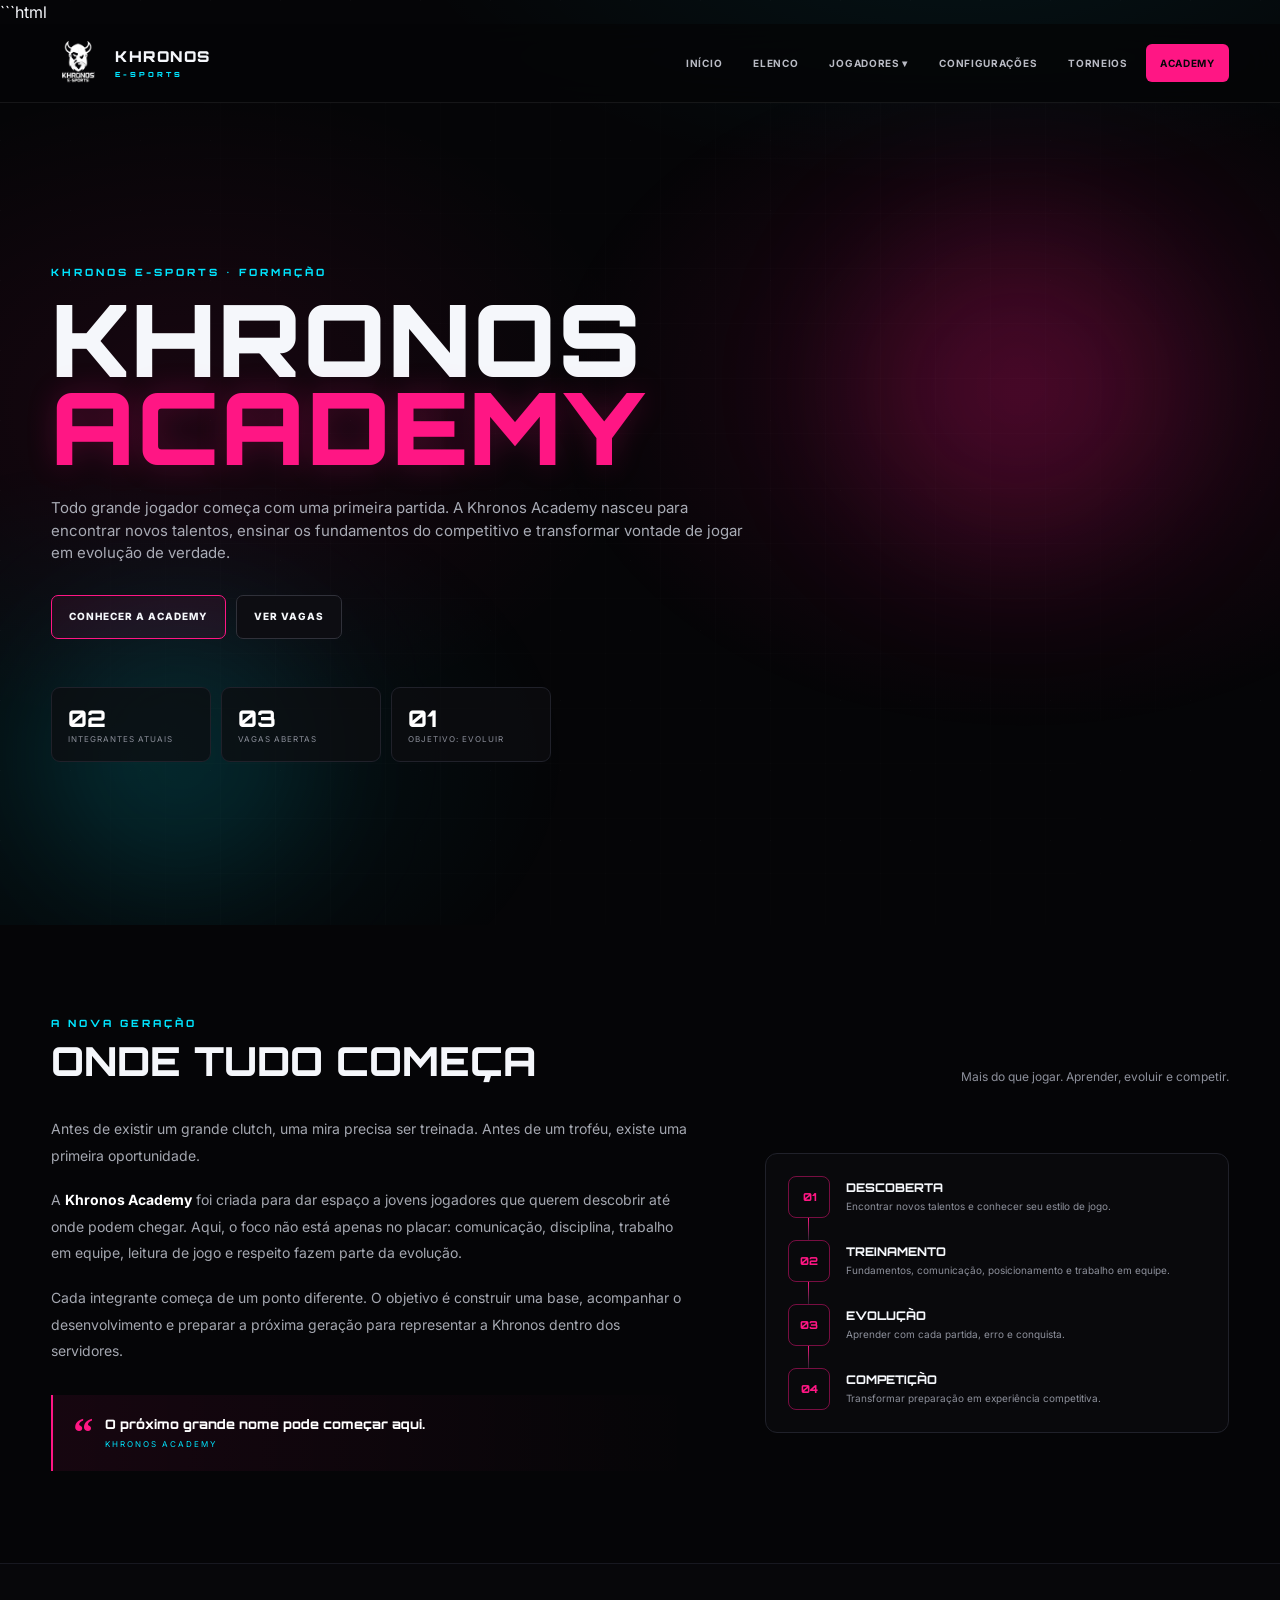
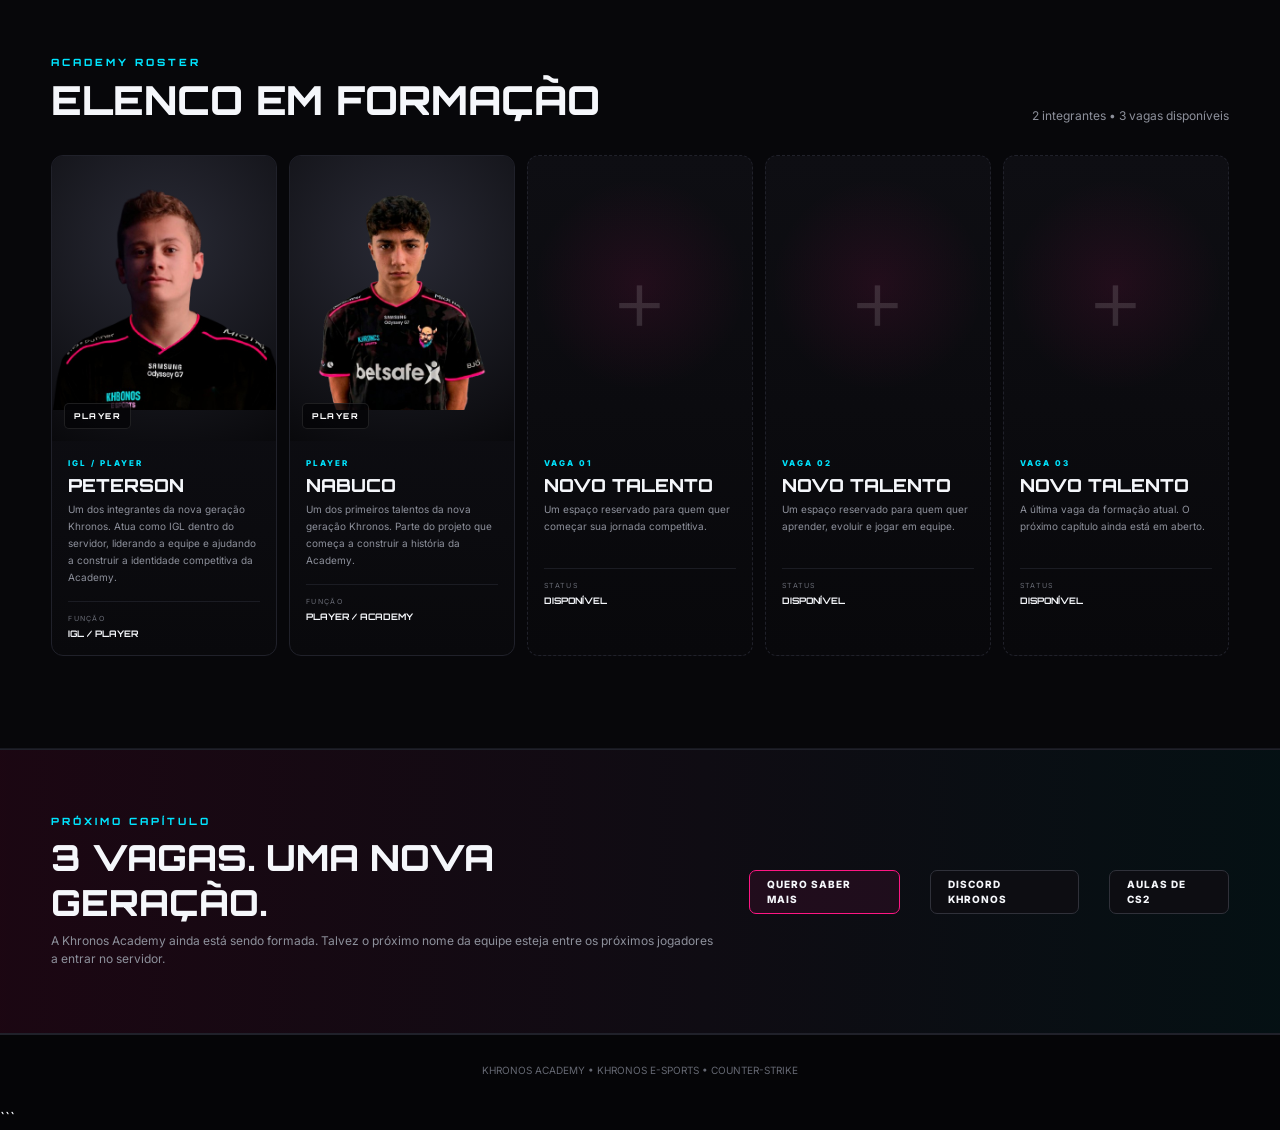
==== commit 7254ef11: "Add files via upload" ====
--- a/academy.html
+++ b/academy.html
@@ -15,7 +15,7 @@
 <a href="./index.html">INÍCIO</a>
 <a href="./index.html#elenco">ELENCO</a>
 <div class="drop"><button>JOGADORES ▾</button><div class="dropdown">
-<a href="./configs/galano.html">Galano</a><a href="./configs/brx.html">BRX</a><a href="./configs/bruxao.html">Bruxao</a><a href="./configs/mahoraga.html">Mahoraga</a><a href="./configs/default.html">Default</a>
+<a href="./configs/galano.html">Galano</a><a href="./configs/brx.html">BRX</a><a href="./configs/bruxao.html">Bruxao</a><a href="./configs/alone.html">Alone</a><a href="./configs/default.html">Default</a>
 </div></div>
 <a href="./configs.html">CONFIGURAÇÕES</a>
 <a href="./index.html#historico">TORNEIOS</a>
@@ -88,7 +88,7 @@
 </div>
 </div></section>
 
-<section id="vagas" class="academy-cta"><div class="container academy-cta-inner"><div><div class="kicker">PRÓXIMO CAPÍTULO</div><h2>3 VAGAS. UMA NOVA GERAÇÃO.</h2><p>A Khronos Academy ainda está sendo formada. Talvez o próximo nome da equipe esteja entre os próximos jogadores a entrar no servidor.</p></div><a class="btn" href="https://discord.gg/jfx3CEWX7y" target="_blank" rel="noopener noreferrer">QUERO SABER MAIS</a></div></section>
+<section id="vagas" class="academy-cta"><div class="container academy-cta-inner"><div><div class="kicker">PRÓXIMO CAPÍTULO</div><h2>3 VAGAS. UMA NOVA GERAÇÃO.</h2><p>A Khronos Academy ainda está sendo formada. Talvez o próximo nome da equipe esteja entre os próximos jogadores a entrar no servidor.</p></div><a class="btn" href="https://discord.gg/jfx3CEWX7y" target="_blank" rel="noopener noreferrer">QUERO SABER MAIS</a><a class="btn alt" href="https://discord.gg/7h7ZQSUXPe" target="_blank" rel="noopener noreferrer">DISCORD KHRONOS</a><a class="btn alt" href="https://www.superprof.com.br/aulas-cs2-igl-coach-24k-rating-venha-melhorar-com-ajuda-igl-realmente-manja-game.html" target="_blank" rel="noopener noreferrer">AULAS DE CS2</a></div></section>
 </main>
 
 <footer>KHRONOS ACADEMY • KHRONOS E-SPORTS • COUNTER-STRIKE</footer>
